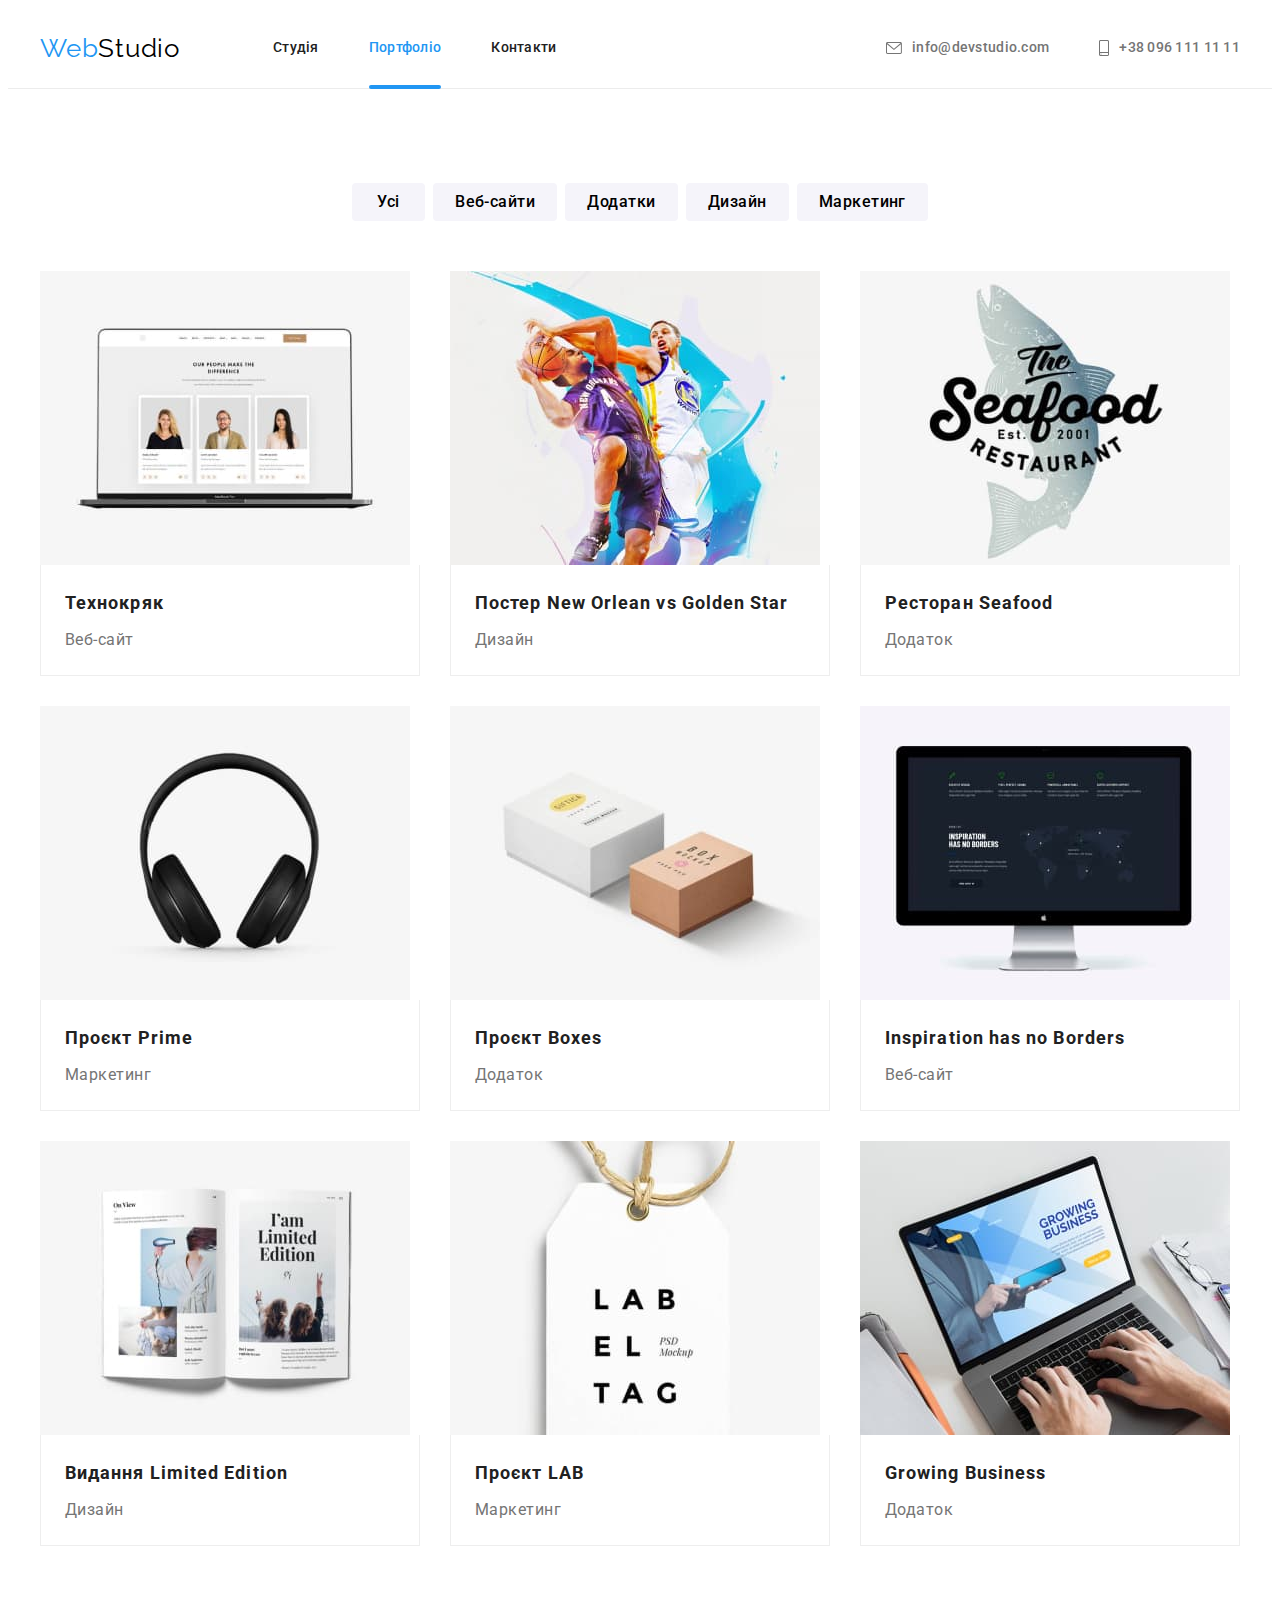
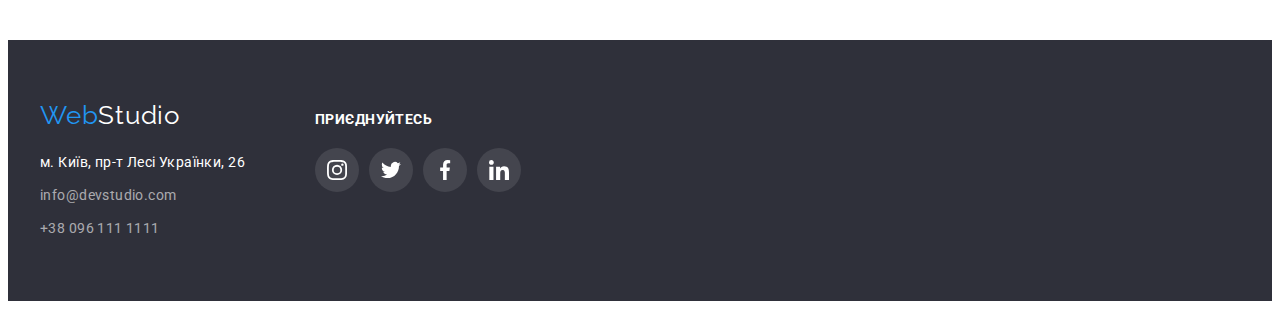
==== portfolio.html @ a7601534 "add form" ====
<!DOCTYPE html>
<html lang="uk">
  <head>
    <meta charset="UTF-8" />
    <meta http-equiv="X-UA-Compatible" content="IE=edge" />
    <meta name="viewport" content="width=device-width, initial-scale=1.0" />
    <title>Портфоліо</title>
    <link rel="preconnect" href="https://fonts.googleapis.com" />
    <link rel="preconnect" href="https://fonts.gstatic.com" crossorigin />
    <link
      href="https://fonts.googleapis.com/css2?family=Raleway:wght@700&family=Roboto:wght@400;500;700;900&display=swap"
      rel="stylesheet" />
    <link
      rel="stylesheet"
      href="https://cdnjs.cloudflare.com/ajax/libs/modern-normalize/1.1.0/modern-normalize.min.css"
      integrity="sha512-wpPYUAdjBVSE4KJnH1VR1HeZfpl1ub8YT/NKx4PuQ5NmX2tKuGu6U/JRp5y+Y8XG2tV+wKQpNHVUX03MfMFn9Q=="
      crossorigin="anonymous"
      referrerpolicy="no-referrer" />
    <link rel="stylesheet" href="./css/styles.css" />
  </head>
  <body>
    <!-- Шапка сторінки -->
    <header class="header">
      <div class="header-container container">
        <nav class="header-nav">
          <a href="./index.html" lang="en" class="logo">
            Web<span class="logo-header">Studio</span>
          </a>
          <ul class="site-nav list">
            <li class="site-nav-item">
              <a href="./index.html" class="link">Студія</a>
            </li>
            <li class="site-nav-item">
              <a href="./portfolio.html" class="link current">Портфоліо</a>
            </li>
            <li class="site-nav-item">
              <a href="#" class="link">Контакти</a>
            </li>
          </ul>
        </nav>
        <ul class="site-contacts list">
          <li class="site-contacts-item">
            <a href="mailto:info@devstudio.com" class="link"
              >
              <svg class="contacts-icon" width="16" height="12">
                <use href="./images/icons.svg#icon-mail"></use>
              </svg>
              info@devstudio.com</a
            >
          </li>
          <li class="site-contacts-item">
            <a href="tel:+380961111111" class="link">
              <svg class="contacts-icon" width="10" height="16">
                <use href="./images/icons.svg#icon-smartphone"></use>
              </svg>
              +38 096 111 11 11</a>
          </li>
        </ul>
      </div>
    </header>
    <!-- Унікальний вміст сторінки -->
    <main>
      <section class="section">
        <div class="portfolio-container container">
          <h1 class="visually-hidden hero-title">Портфоліо</h1>
          <!-- Список з кнопками -->
          <ul class="btn-list list">
            <li><button class="portfolio-btn" type="button">Усі</button></li>
            <li>
              <button class="portfolio-btn" type="button">Веб-сайти</button>
            </li>
            <li>
              <button class="portfolio-btn" type="button">Додатки</button>
            </li>
            <li><button class="portfolio-btn" type="button">Дизайн</button></li>
            <li>
              <button class="portfolio-btn" type="button">Маркетинг</button>
            </li>
          </ul>

          <!-- Список з проектами -->

          <ul class="project-list list">
            <li class="project-item">
              <a class="link" href="#"
                >
                <div class="project-img-wrap">
                  <img
                  src="./images/portfolio-1.jpg"
                  alt="Веб-сторінка з фото команди"
                  width="370"
                  height="294" />
                  <p class="project-up-text">Ресурс пропонує комплексні пропозиції з різним рівнем функціоналу та сервісів. Все це дозволить відвідувачу отримати вичерпні відомості про компанію чи приватну особу.</p>
                </div>
                <div class="project-wrap">
                  <h2 class="project-title">Технокряк</h2>
                  <p class="project-el">Веб-сайт</p>
                </div></a
              >
            </li>
            <li class="project-item">
              <a class="link" href="#"
                >
                <div class="project-img-wrap">
                  <img
                  src="./images/portfolio-2.jpg"
                  alt="Два баскетболіста"
                  width="370"
                  height="294" />
                  <p class="project-up-text">Ресурс пропонує комплексні пропозиції з різним рівнем функціоналу та сервісів. Все це дозволить відвідувачу отримати вичерпні відомості про компанію чи приватну особу.</p>
                </div>
                <div class="project-wrap">
                  <h2 class="project-title">
                    Постер <span lang="en">New Orlean vs Golden Star</span>
                  </h2>
                  <p class="project-el">Дизайн</p>
                </div></a
              >
            </li>
            <li class="project-item">
              <a class="link" href="#"
                >
                <div class="project-img-wrap">
                  <img
                  src="./images/portfolio-3.jpg"
                  alt="Логотип ресторану"
                  width="370"
                  height="294" />
                  <p class="project-up-text">Ресурс пропонує комплексні пропозиції з різним рівнем функціоналу та сервісів. Все це дозволить відвідувачу отримати вичерпні відомості про компанію чи приватну особу.</p>
                </div>
                <div class="project-wrap">
                  <h2 class="project-title">
                    Ресторан <span lang="en">Seafood</span>
                  </h2>
                  <p class="project-el">Додаток</p>
                </div></a
              >
            </li>
            <li class="project-item">
              <a class="link" href="#"
                >
                <div class="project-img-wrap">
                  <img
                  src="./images/portfolio-4.jpg"
                  alt="Навушники"
                  width="370"
                  height="294" />
                  <p class="project-up-text">Ресурс пропонує комплексні пропозиції з різним рівнем функціоналу та сервісів. Все це дозволить відвідувачу отримати вичерпні відомості про компанію чи приватну особу.</p>
                </div>
                <div class="project-wrap">
                  <h2 class="project-title">
                    Проєкт <span lang="en">Prime</span>
                  </h2>
                  <p class="project-el">Маркетинг</p>
                </div></a
              >
            </li>
            <li class="project-item">
              <a class="link" href="#"
                >
                <div class="project-img-wrap">
                  <img
                  src="./images/portfolio-5.jpg"
                  alt="Дві коробки"
                  width="370"
                  height="294" />
                  <p class="project-up-text">Ресурс пропонує комплексні пропозиції з різним рівнем функціоналу та сервісів. Все це дозволить відвідувачу отримати вичерпні відомості про компанію чи приватну особу.</p>
                </div>
                <div class="project-wrap">
                  <h2 class="project-title">
                    Проєкт <span lang="en">Boxes</span>
                  </h2>
                  <p class="project-el">Додаток</p>
                </div></a
              >
            </li>
            <li class="project-item">
              <a class="link" href="#"
                >
                <div class="project-img-wrap">
                  <img
                  src="./images/portfolio-6.jpg"
                  alt="Веб-сайт нв екрані комп'ютера"
                  width="370"
                  height="294" />
                  <p class="project-up-text">Ресурс пропонує комплексні пропозиції з різним рівнем функціоналу та сервісів. Все це дозволить відвідувачу отримати вичерпні відомості про компанію чи приватну особу.</p>
                </div>
                <div class="project-wrap">
                  <h2 class="project-title" lang="en">
                    Inspiration has no Borders
                  </h2>
                  <p class="project-el">Веб-сайт</p>
                </div></a
              >
            </li>
            <li class="project-item">
              <a class="link" href="#"
                >
                <div class="project-img-wrap">
                  <img
                  src="./images/portfolio-7.jpg"
                  alt="Розгорнутий журнал"
                  width="370"
                  height="294" />
                  <p class="project-up-text">Ресурс пропонує комплексні пропозиції з різним рівнем функціоналу та сервісів. Все це дозволить відвідувачу отримати вичерпні відомості про компанію чи приватну особу.</p>
                </div>
                <div class="project-wrap">
                  <h2 class="project-title">
                    Видання <span lang="en">Limited Edition</span>
                  </h2>
                  <p class="project-el">Дизайн</p>
                </div></a
              >
            </li>
            <li class="project-item">
              <a class="link" href="#"
                >
                <div class="project-img-wrap">
                  <img
                  src="./images/portfolio-8.jpg"
                  alt="Логотип компанії"
                  width="370"
                  height="294" />
                  <p class="project-up-text">Ресурс пропонує комплексні пропозиції з різним рівнем функціоналу та сервісів. Все це дозволить відвідувачу отримати вичерпні відомості про компанію чи приватну особу.</p>
                </div>
                <div class="project-wrap">
                  <h2 class="project-title">
                    Проєкт <span lang="en">LAB</span>
                  </h2>
                  <p class="project-el">Маркетинг</p>
                </div></a
              >
            </li>
            <li class="project-item">
              <a class="link" href="#"
                >
                <div class="project-img-wrap">
                  <img
                  src="./images/portfolio-9.jpg"
                  alt="Людина друкує на лептопі"
                  width="370"
                  height="294" />
                  <p class="project-up-text">Ресурс пропонує комплексні пропозиції з різним рівнем функціоналу та сервісів. Все це дозволить відвідувачу отримати вичерпні відомості про компанію чи приватну особу.</p>
                </div>
                <div class="project-wrap">
                  <h2 class="project-title" lang="en">Growing Business</h2>
                  <p class="project-el">Додаток</p>
                </div></a
              >
            </li>
          </ul>
        </div>
      </section>
    </main>
    <!-- Підвал сторінки -->
    <footer class="footer">
      <div class="footer-wrap container">
        <div class="footer-container">
        <a href="./index.html" lang="en" class="logo">
          Web<span class="logo-footer">Studio</span>
        </a>
        <address class="address">
          <ul class="footer-list list">
            <li class="footer-item">
              <a
                class="address-link link"
                href="https://goo.gl/maps/MVAdU7KqTYujUdC46"
                target="_blank"
                rel="noopener noreferrer nofolow"
                >м. Київ, пр-т Лесі Українки, 26</a
              >
            </li>
            <li class="footer-item">
              <a class="link" href="mailto:info@devstudio.com"
                >info@devstudio.com</a
              >
            </li>
            <li class="footer-item">
              <a class="link" href="tel:+380961111111">+38 096 111 1111</a>
            </li>
          </ul>
        </address>
      </div>
      <div class="footer-soc">
        <p class="soc-text">Приєднуйтесь</p>
        <ul class="foorer-soc-list list">
          <li class="footer-soc-item"><a href="" target="_blank"
                rel="noopener noreferrer nofolow" class="footer-soc-link link">
              <svg class="footer-soc-icon" width="20" height="20">
                <use href="./images/icons.svg#icon-instagram"></use>
              </svg></a></li>
          <li class="footer-soc-item"><a href="" target="_blank"
                rel="noopener noreferrer nofolow" class="footer-soc-link link">
              <svg class="footer-soc-icon" width="20" height="20">
                <use href="./images/icons.svg#icon-twitter"></use>
              </svg></a></li>
          <li class="footer-soc-item"><a href="" target="_blank"
                rel="noopener noreferrer nofolow" class="footer-soc-link link">
              <svg class="footer-soc-icon" width="20" height="20">
                <use href="./images/icons.svg#icon-facebook"></use>
              </svg></a></li>
          <li class="footer-soc-item"><a href="" target="_blank"
                rel="noopener noreferrer nofolow" class="footer-soc-link link">
              <svg class="footer-soc-icon" width="20" height="20">
                <use href="./images/icons.svg#icon-linkedin"></use>
              </svg></a></li>
        </ul>
      </div>
    </div>
    </footer>
  </body>
</html>
---- css/styles.css ----
:root {
  --primary-text-color: #212121;
  --secondary-text-color: #757575;
  --accent-color: #2196f3;
  --primary-white-color: #ffffff;
  --secondary-bg-color: #2f303a;
  --opacity-white-color: rgba(255, 255, 255, 0.6);
  --only-black: #000000;
  --rare-bg-color: #f5f4fa;
  --secondary-blue-color: #188ce8;
  --secondary-border-color: #eeeeee;
  --primary-btn-color: #f5f4fa;
  --icon-color: #AFB1B8;
  --transition-hover-bg: background-color 250ms cubic-bezier(0.4, 0, 0.2, 1);
  --transition-hover-color: color 250ms cubic-bezier(0.4, 0, 0.2, 1);
  --transition-hover-shadow: box-shadow 250ms cubic-bezier(0.4, 0, 0.2, 1);
  --transition-hover-transform: transform 250ms cubic-bezier(0.4, 0, 0.2, 1);
  --transition-hover-border: border-color 250ms cubic-bezier(0.4, 0, 0.2, 1);
  --transition-hover-fill: fill 250ms cubic-bezier(0.4, 0, 0.2, 1);
}
/* --Колір Studio #000000 
-----Колір фону Наша команда #F5F4FA
-----Колір для посилань у підвалі rgba(255, 255, 255, 0.6)
*/

/* -----------------------------Reset */
p,
h1,
h2,
h3,
h4,
h5,
h6 {
  margin: 0;
}
ul,
ol {
  list-style: none;
  margin: 0;
  padding: 0;
}
button {
  cursor: pointer;
}
address {
  font-style: normal;
}
img {
  display: block;
  max-width: 100%;
  height: auto;
}

/* --------------------Класові теги та класи-утіліти */

body {
  font-family: "Roboto", sans-serif;
  font-size: 14px;
  color: var(--primary-text-color);
  background-color: var(--primary-white-color);
}
.container {
  width: 1200px;
  padding: 0px 15px;
  margin: 0 auto;
}

.section {
  padding-top: 94px;
  padding-bottom: 94px;
}
.list {
  list-style: none;
}
.title {
  font-size: 36px;
  line-height: 1.17;
  text-align: center;
  letter-spacing: 0.03em;

  margin-bottom: 50px;
}
.link {
  text-decoration: none;
}
.visually-hidden {
  position: absolute;
  white-space: nowrap;
  width: 1px;
  height: 1px;
  overflow: hidden;
  border: 0;
  padding: 0;
  clip: rect(0 0 0 0);
  clip-path: inset(50%);
  margin: -1px;
}

/*------------------------ Шапка сторіки */

.header {
  border-bottom: 1px solid #ececec;
}

.header-container {
  display: flex;
  align-items: center;
}
.header-nav {
  display: flex;
  align-items: center;
}

.logo {
  font-family: "Raleway", sans-serif;
  font-size: 26px;
  line-height: 1.19;
  letter-spacing: 0.03em;
  text-decoration: none;

  display: inline-block;

  color: var(--accent-color);
}
.logo-header {
  color: var(--only-black);
}

.site-nav {
  display: flex;
  gap: 50px;
  margin-left: 93px;
}
.site-nav .link {
  font-weight: 500;
  line-height: 1.14;
  letter-spacing: 0.02em;
  color: var(--primary-text-color);

  display: block;
  padding: 32px 0px;

  transition: var(--transition-hover-color);
}
.site-nav .link:hover,
.site-nav .link:focus,
.site-nav .link:active {
  color: var(--accent-color);
}
.site-nav .link.current {
  color: var(--accent-color);
  position: relative;
}

.current::after {
  position: absolute;
  bottom: -1px;

  content: "";
  display: block;
  width: 100%;
  height: 4px;
  background-color: var(--accent-color);
  border-radius: 2px;
}

.site-contacts {
  display: flex;
  gap: 50px;
  margin-left: auto;
  align-items: center;
}
.site-contacts .link {
  font-weight: 500;
  line-height: 1.14;
  letter-spacing: 0.02em;
  color: var(--secondary-text-color);

  display: flex;
  align-items: center;

  transition: var(--transition-hover-color);
}
.site-contacts .link:hover,
.site-contacts .link:focus {
  color: var(--accent-color);
}

.contacts-icon {
  fill: currentColor;
  margin-right: 10px;
}

/* ------------------------------------Герой */

.hero {
  text-align: center;
  padding-left: auto;
  padding-right: auto;
  padding-top: 200px;
  padding-bottom: 200px;

  background-color: var(--secondary-bg-color);
   max-width: 1600px;
  height: 600px;
  margin-left: auto;
  margin-right: auto;
  background-image: linear-gradient(rgba(47, 48, 58, 0.4), rgba(47, 48, 58, 0.4)), url(../images/background-hero.jpg);
background-repeat: no-repeat;
background-position: center;
background-size: cover;

}

.hero-container {
  align-items: center;

 

}

.hero-title {
  font-weight: 900;
  font-size: 44px;
  line-height: 1.36;
  letter-spacing: 0.06em;
  text-transform: uppercase;

  display: inline-block;
  margin-bottom: 30px;
  max-width: 696px;

  color: var(--primary-white-color);
}

.hero-btn {
  display: block;
  margin: 0 auto;
  padding: 10px 32px;

  font-family: inherit;
  font-weight: 700;
  font-size: 16px;
  line-height: 1.88;
  letter-spacing: 0.06em;

  color: var(--primary-white-color);
  background-color: var(--accent-color);
  border-color: transparent;
  border-radius: 4px;
  border: none;
  cursor: pointer;

  transition: var(--transition-hover-bg);
}
.hero-btn:hover,
.hero-btn:focus {
  background: var(--secondary-blue-color);
}

/* ----------------------Переваги компанії */

.benefits {
  padding-top: 94px;
}

.benefits-container {
  display: flex;
}

.benefits-list {
  display: flex;
  gap: 30px;
}

.benefits-item {
  flex-basis: calc((100% - 90px) / 4);
}

.benefits-title {
  font-size: 14px;
  line-height: 1.14;
  letter-spacing: 0.03em;
  text-transform: uppercase;

  margin-bottom: 10px;
}

.benefits-el {
  line-height: 1.71;
  letter-spacing: 0.03em;
  color: var(--secondary-text-color);
}
.benefits-box {
  display: flex;
  justify-content: center;
  align-items: center;
  width: 270px;
  height: 120px;
  margin-bottom: 30px;
  background-color: var(--rare-bg-color);
}

/* --------------------------Чим ми займаємося */

.examples-list {
  display: flex;
  gap: 30px;
}

.examples-item {
  flex-basis: calc((100% - 60px) / 3);
}

.examples-item-wrap {
  position: relative;
  
}

.text-top {

font-weight: 700;
line-height: 1.14;
letter-spacing: 0.03em;
text-transform: uppercase;

color: var(--primary-white-color);


  display: flex;
  align-items: center;
  justify-content: center;
  padding-top: 27px;
padding-bottom: 27px;
  position: absolute;
  bottom: 0;
  width: 100%;

  background-color: rgba(47, 48, 58, 0.8);
}

/* ---------------------------------------Наша команда */

.team {
  background-color: var(--rare-bg-color);
}

.team-list {
  display: flex;
  gap: 30px;
}

.team-item {
  flex-basis: calc((100% - 90px) / 4);

  box-shadow: 0px 1px 3px rgba(0, 0, 0, 0.12), 0px 1px 1px rgba(0, 0, 0, 0.14),
    0px 2px 1px rgba(0, 0, 0, 0.2);
  border-radius: 0px 0px 4px 4px;

  background-color: var(--primary-white-color);
}

.team-wrap {
  align-items: center;
  padding-top: 30px;
  padding-bottom: 30px;
}

.team-title,
.team-el {
  font-size: 16px;
  line-height: 1.19;
  text-align: center;
  letter-spacing: 0.03em;
}
.team-title {
  margin-bottom: 10px;
  font-weight: 500;
}
.team-el {
  color: var(--secondary-text-color);
  margin-bottom: 16px;
}

.team-soc-list {
  display: flex;
  justify-content: center;
  gap: 10px;
}

.team-soc-item {
  width: 44px;
  height: 44px;
}
.team-soc-link {
  display: flex;
  align-items: center;
  justify-content: center;

  width: 100%;
  height: 100%;

  border-radius: 50%;
  color: var(--icon-color);

  transition: var(--transition-hover-color), var(--transition-hover-bg);
}

.team-soc-icon {
  fill: currentColor;
}

.team-soc-link:hover, .team-soc-link:focus {
background-color: var(--accent-color);
color: var(--primary-white-color);
outline: none;
}


/* ------------------Постійні клієнти----- */

.client-list {
  display: flex;
  justify-content: center;
  gap: 30px;
}

.client-item {
width: calc((100% - 150px) / 6);
height: 90px;
}
.client-link {
display: flex;
 align-items: center;
  justify-content: center;

  width: 100%;
  height: 100%;
 border: 1px solid #AFB1B8;
border-radius: 4px;

color: var(--icon-color);

transition: var(--transition-hover-border);
}

.client-icon {
  fill: currentColor;
  transition: var(--transition-hover-fill);
}

.client-link:hover, .client-link:focus {
  border-color: var(--accent-color);
  outline: none;
}

.client-link:hover .client-icon, .client-link:focus .client-icon {
  fill: var(--accent-color);
}

/* ---------------------------------Підвал сторінки */

.footer {
  
  padding-top: 60px;
  padding-bottom: 60px;

  background-color: var(--secondary-bg-color);
}
.footer-wrap {
display: flex;
align-items: baseline;
} 
.logo-footer {
  color: var(--primary-white-color);
}

.address {
  margin-top: 20px;
}

.footer-item:not(:last-child) {
  margin-bottom: 9px;
}



.footer-item > .link {
  font-style: normal;
  font-weight: 400;
  line-height: 1.71;
  letter-spacing: 0.03em;

  display: block;

  color: var(--opacity-white-color);

  transition: var(--transition-hover-color);
}

.footer-item > .address-link {
  color: var(--primary-white-color);
}

.footer-item > .link:hover,
.footer-item > .link:focus {
  color: var(--accent-color);
}

.footer-soc {
  margin-left: 70px;
  
}
.soc-text {
  font-weight: 700;
line-height: 1.14;
letter-spacing: 0.03em;
text-transform: uppercase;
color: var(--primary-white-color);
margin-bottom: 20px;

}

.foorer-soc-list {
  display: flex;
  justify-content: center;
  gap: 10px;
}


.footer-soc-item {
  width: 44px;
  height: 44px;
}
.footer-soc-link {
  display: flex;
  align-items: center;
  justify-content: center;

  width: 100%;
  height: 100%;

  border-radius: 50%;
  color: var(--primary-white-color);
  background-color: rgba(255, 255, 255, 0.1);

  transition: var(--transition-hover-bg);
}

.footer-soc-icon {
  fill: currentColor;
}

.footer-soc-link:hover, .footer-soc-link:focus {
background-color: var(--accent-color);
outline: none;
}

/*--------------------------------------------- Портфоліо */

/* Список з кнопками */

.btn-list {
  display: flex;
  gap: 8px;
  margin: 0 auto;
  margin-bottom: 50px;
  justify-content: center;
}

.portfolio-btn {
  font-family: inherit;
  font-weight: 500;
  font-size: 16px;
  line-height: 1.62;
  text-align: center;
  letter-spacing: 0.03em;
  background-color: var(--primary-btn-color);
  border-color: transparent;
  border-radius: 4px;
  border: none;
  cursor: pointer;

  display: inline-block;
  padding: 6px 22px;
  min-width: 73px;
  transition: var(--transition-hover-color), var(--transition-hover-bg), var(--transition-hover-shadow);
}
.portfolio-btn:hover,
.portfolio-btn:focus {
  color: var(--primary-white-color);
  background-color: var(--accent-color);
  box-shadow: 0px 3px 1px rgba(0, 0, 0, 0.1), 0px 1px 2px rgba(0, 0, 0, 0.08),
    0px 2px 2px rgba(0, 0, 0, 0.12);
}

/* Список з проектами */

.project-list {
  display: flex;
  flex-wrap: wrap;
  gap: 30px;
}

.project-item {
  width: calc((100% - 60px) / 3);
}

.project-item > .link {
  display: block;
}

.project-item > .link:hover,
.project-item > .link:focus {
  box-shadow: 0px 1px 1px rgba(0, 0, 0, 0.12), 0px 4px 4px rgba(0, 0, 0, 0.06),
    1px 4px 6px rgba(0, 0, 0, 0.16);
}

.project-item:hover .project-up-text {
  transform: translateY(0);
}

.project-img-wrap {
  position: relative;
  overflow: hidden;
}

.project-up-text {
  
font-size: 18px;
line-height: 1.56;
letter-spacing: 0.03em;

color: var(--primary-white-color);

  position: absolute;
  top: 0;
  padding: 63px 24px;
  height: 100%;
  transform: translateY(100%);
  transition: var(--transition-hover-transform);
  overflow: auto;

  background-color: rgba(33, 150, 243, 0.9);
}

.project-wrap {
  padding: 20px 24px;

  border: 1px solid #eeeeee;
  border-top: none;
}

.project-title {
  font-size: 18px;
  line-height: 2;
  letter-spacing: 0.06em;

  margin-bottom: 4px;

  color: var(--primary-text-color);
}
.project-el {
  font-size: 16px;
  line-height: 1.88;
  letter-spacing: 0.03em;
  color: var(--secondary-text-color);
}


/* -------------------Модальне вікно---------- */

.backdrop {
  width: 100%;
  height: 100%;
  background-color: rgba(0, 0, 0, 0.2);
  position: fixed;
  top: 0;

  transition: opacity 1000ms ease-in-out, visibility 1000ms ease-in-out;
}

.modal {
  width: 528px;
  min-height: 581px;
  position: absolute;
  top: 50%;
  left: 50%;
  padding: 40px;

  background-color: var(--primary-white-color);
  box-shadow: 0px 1px 3px rgba(0, 0, 0, 0.12), 0px 1px 1px rgba(0, 0, 0, 0.14), 0px 2px 1px rgba(0, 0, 0, 0.2);
border-radius: 4px;

  transform: translate(-50%, -50%) rotate(0) scale(1);
  transition: transform 1000ms ease-in-out, border-radius 1000ms ease-in-out;
}

.backdrop.is-hidden .modal {
  transform: translate(-50%, -50%) rotate(-360deg) scale(0);
  border-radius: 50%;
}

.btn-close {
  width: 30px;
  height: 30px;
  position: absolute;
  top: 8px;
  right: 8px;

  display: flex;
  align-items: center;
  justify-content: center;
  color: var(--only-black);
  background-color: transparent;
  border-radius: 50%;
  border: 1px solid rgba(0, 0, 0, 0.1);

  transition: var(--transition-hover-color);
}

.btn-close-icon {
  fill: currentColor;
  
}

.btn-close:hover .btn-close-icon {
  color: var(--accent-color);
}


.backdrop.is-hidden {
  opacity: 0;
  visibility: hidden;
  pointer-events: none;
}

.modal-title {
  font-weight: 700;
font-size: 20px;
line-height: 1.15;
text-align: center;
letter-spacing: 0.03em;
margin-bottom: 12px;
}

.input-box {
  margin-bottom: 10px;
}

.input-label {
  display: block;
  margin-bottom: 4px;
  font-size: 12px;
  color: #757575;
}

.input-wrap {
  position: relative;
}

.modal-input {
  width: 100%;
  height: 40px;
  font-size: 13px;
  padding-left: 42px;
  outline: transparent;
  color: var(--secondary-text-color);

  border: 1px solid rgba(33, 33, 33, 0.2);
  border-radius: 4px;

  transition: var(--transition-hover-border);
}

.comment-text {
  width: 100%;
  height: 96px;
  padding: 12px 16px;
  font-size: 13px;
  color: var(--secondary-text-color);
  border: 1px solid rgba(33, 33, 33, 0.2);
  border-radius: 4px;
  outline: transparent;
  resize: none;
  transition: var(--transition-hover-border);
}

.modal-input:focus, .comment-text:focus {
  border-color: var(--accent-color);
}

.modal-input:focus + .modal-input-icon {
  fill: var(--accent-color);
}

.comment-text::placeholder {
  font-size: 12px;
  color: rgba(117, 117, 117, 0.5);
}

.modal-input-icon {
  position: absolute;
  left: 12px;
  top: 50%;
  transform: translateY(-50%);
  transition: var(--transition-hover-fill);
}

.no-scroll {
  overflow: hidden;
}



/* .modal-input:not(:focus):not(:placeholder-shown):valid {
  background-color: rgba(176, 244, 176, 0.384);
}
.modal-input:not(:focus):not(:placeholder-shown):invalid {
  background-color: rgba(249, 198, 198, 0.632);
} */
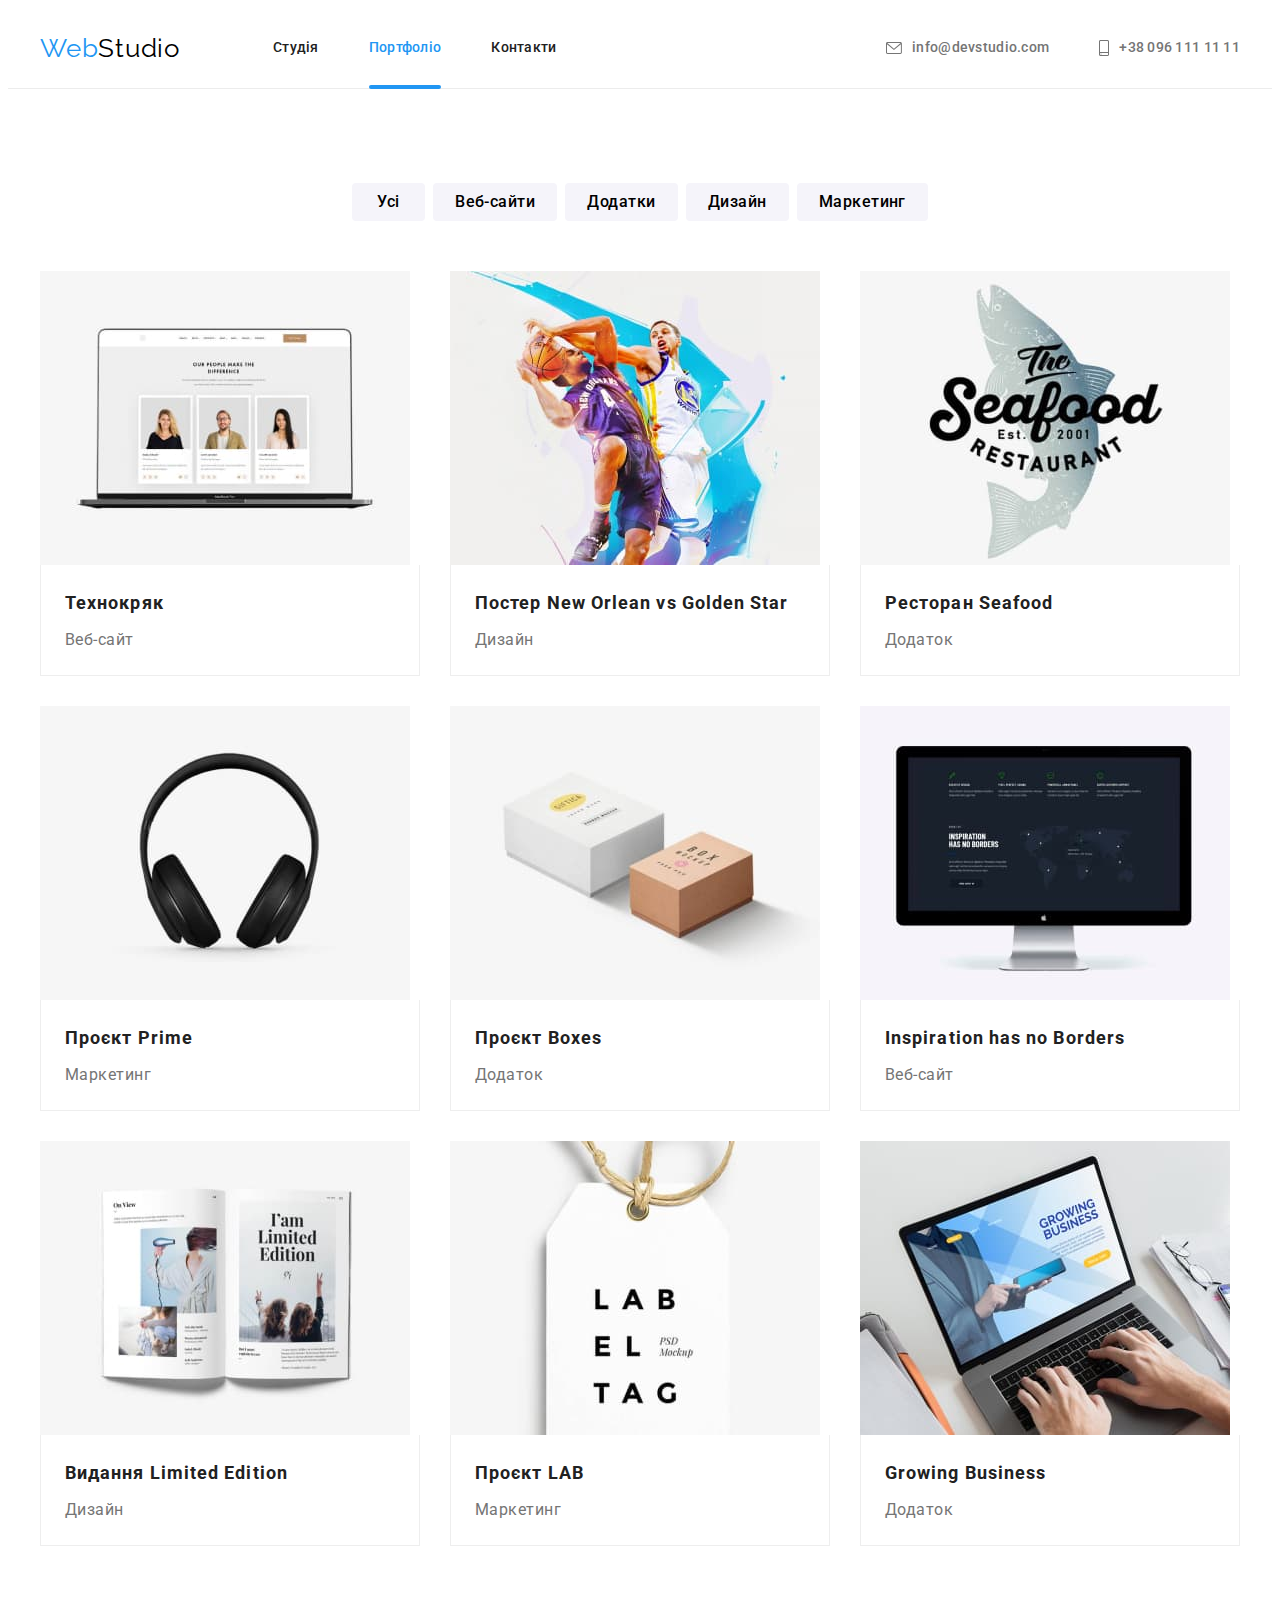
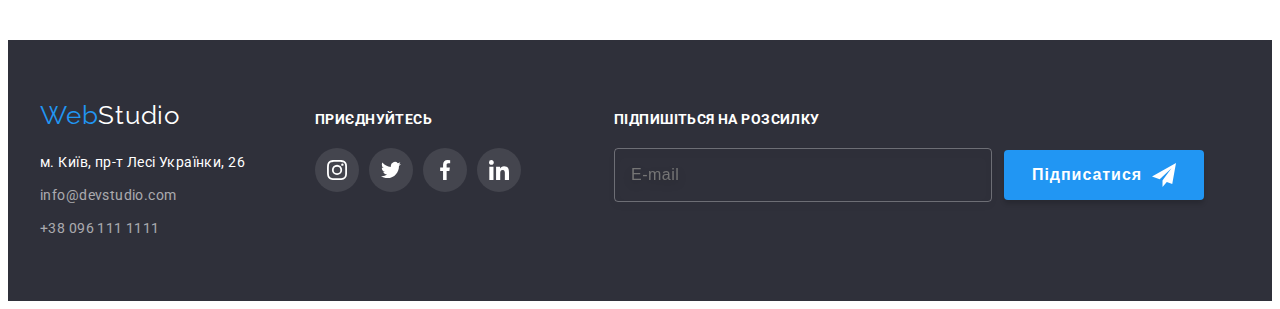
==== commit 7c1e7e76: "hw6" ====
--- a/portfolio.html
+++ b/portfolio.html
@@ -282,7 +282,7 @@
         </address>
       </div>
       <div class="footer-soc">
-        <p class="soc-text">Приєднуйтесь</p>
+        <p class="footer-text">Приєднуйтесь</p>
         <ul class="foorer-soc-list list">
           <li class="footer-soc-item"><a href="" target="_blank"
                 rel="noopener noreferrer nofolow" class="footer-soc-link link">
@@ -306,6 +306,16 @@
               </svg></a></li>
         </ul>
       </div>
+      <div class="footer-submit">
+        <p class="footer-text">Підпишіться на розсилку</p>
+        <div class="footer-input-box">
+          <input type="email" name="footer-email" class="footer-input" placeholder="E-mail" />
+          <button type="button" class="btn-submit">Підписатися
+            <svg class="submit-icon" width="24" height="24">
+            <use href="./images/icons.svg#icon-submit"></use>
+          </svg></button>
+        </div>
+      </div>
     </div>
     </footer>
   </body>
--- a/css/styles.css
+++ b/css/styles.css
@@ -511,7 +511,7 @@
   margin-left: 70px;
   
 }
-.soc-text {
+.footer-text {
   font-weight: 700;
 line-height: 1.14;
 letter-spacing: 0.03em;
@@ -555,6 +555,55 @@
 background-color: var(--accent-color);
 outline: none;
 }
+
+.footer-submit {
+  margin-left: 93px;
+}
+.footer-input-box {
+  display: flex;
+  align-items: center;
+}
+
+.footer-input {
+  width: 358px;
+  height: 50px;
+  margin-right: 12px;
+  padding-left: 16px;
+  font-size: 16px;
+line-height: 1.25;
+letter-spacing: 0.03em;
+
+color: rgba(255, 255, 255, 0.6);
+  background-color: transparent;
+  border: 1px solid rgba(255, 255, 255, 0.3);
+filter: drop-shadow(0px 4px 4px rgba(0, 0, 0, 0.15));
+border-radius: 4px;
+}
+
+.btn-submit {
+  
+  display: flex;
+  justify-content: center;
+  align-items: center;
+  gap: 10px;
+  width: 200px;
+  height: 50px;
+  font-weight: 700;
+  font-size: 16px;
+  line-height: 1.88;
+  letter-spacing: 0.06em;
+  color: var(--primary-white-color);
+  background-color: var(--accent-color);
+  border: none;
+  box-shadow: 0px 4px 4px rgba(0, 0, 0, 0.15);
+  border-radius: 4px;
+}
+.submit-icon {
+  
+  fill: var(--primary-white-color);
+}
+
+
 
 /*--------------------------------------------- Портфоліо */
 
@@ -752,7 +801,7 @@
   display: block;
   margin-bottom: 4px;
   font-size: 12px;
-  color: #757575;
+  color: var(--secondary-text-color);
 }
 
 .input-wrap {
@@ -811,11 +860,84 @@
   overflow: hidden;
 }
 
-
-
-/* .modal-input:not(:focus):not(:placeholder-shown):valid {
-  background-color: rgba(176, 244, 176, 0.384);
-}
-.modal-input:not(:focus):not(:placeholder-shown):invalid {
-  background-color: rgba(249, 198, 198, 0.632);
-} */+.input-box-privacy {
+  margin-top: 10px;
+  margin-bottom: 30px;
+  display: flex;
+  justify-content: center;
+}
+
+
+
+.check-text {
+  color: var(--secondary-text-color);
+  display: flex;
+  align-items: center;
+}
+
+.check-text span {
+  width: 16px;
+  height: 15px;
+  border: 2px solid var(--primary-text-color);
+  border-radius: 3px;
+  margin-right: 8px;
+  display: flex;
+  align-items: center;
+  justify-content: center;
+  fill: transparent;
+
+  transition: var(--transition-hover-bg), var(--transition-hover-border), var(--transition-hover-fill);
+}
+
+.check-input:checked + .check-text span {
+  background-color: var(--accent-color);
+  border-color: transparent;
+  fill: var(--primary-white-color);
+}
+
+.check-input:focus + .check-text span {
+  border-color: var(--accent-color);
+}
+
+.check-link {
+  position: relative;
+  color: var(--accent-color);
+  margin-left: 4px;
+}
+
+.check-link::after {
+  position: absolute;
+  bottom: 0px;
+
+  content: "";
+  display: block;
+  width: 100%;
+  height: 1px;
+  background-color: var(--accent-color);
+}
+
+.btn-send {
+  display: block;
+  margin: 0 auto;
+  padding: 10px 52px;
+
+  font-family: inherit;
+  font-weight: 700;
+  font-size: 16px;
+  line-height: 1.88;
+  letter-spacing: 0.06em;
+
+  color: var(--primary-white-color);
+  background-color: var(--accent-color);
+  box-shadow: 0px 4px 4px rgba(0, 0, 0, 0.15);
+  border-color: transparent;
+  border-radius: 4px;
+  border: none;
+  cursor: pointer;
+
+  transition: var(--transition-hover-bg);
+}
+.btn-send:hover,
+.btn-send:focus {
+  background: var(--secondary-blue-color);
+}
